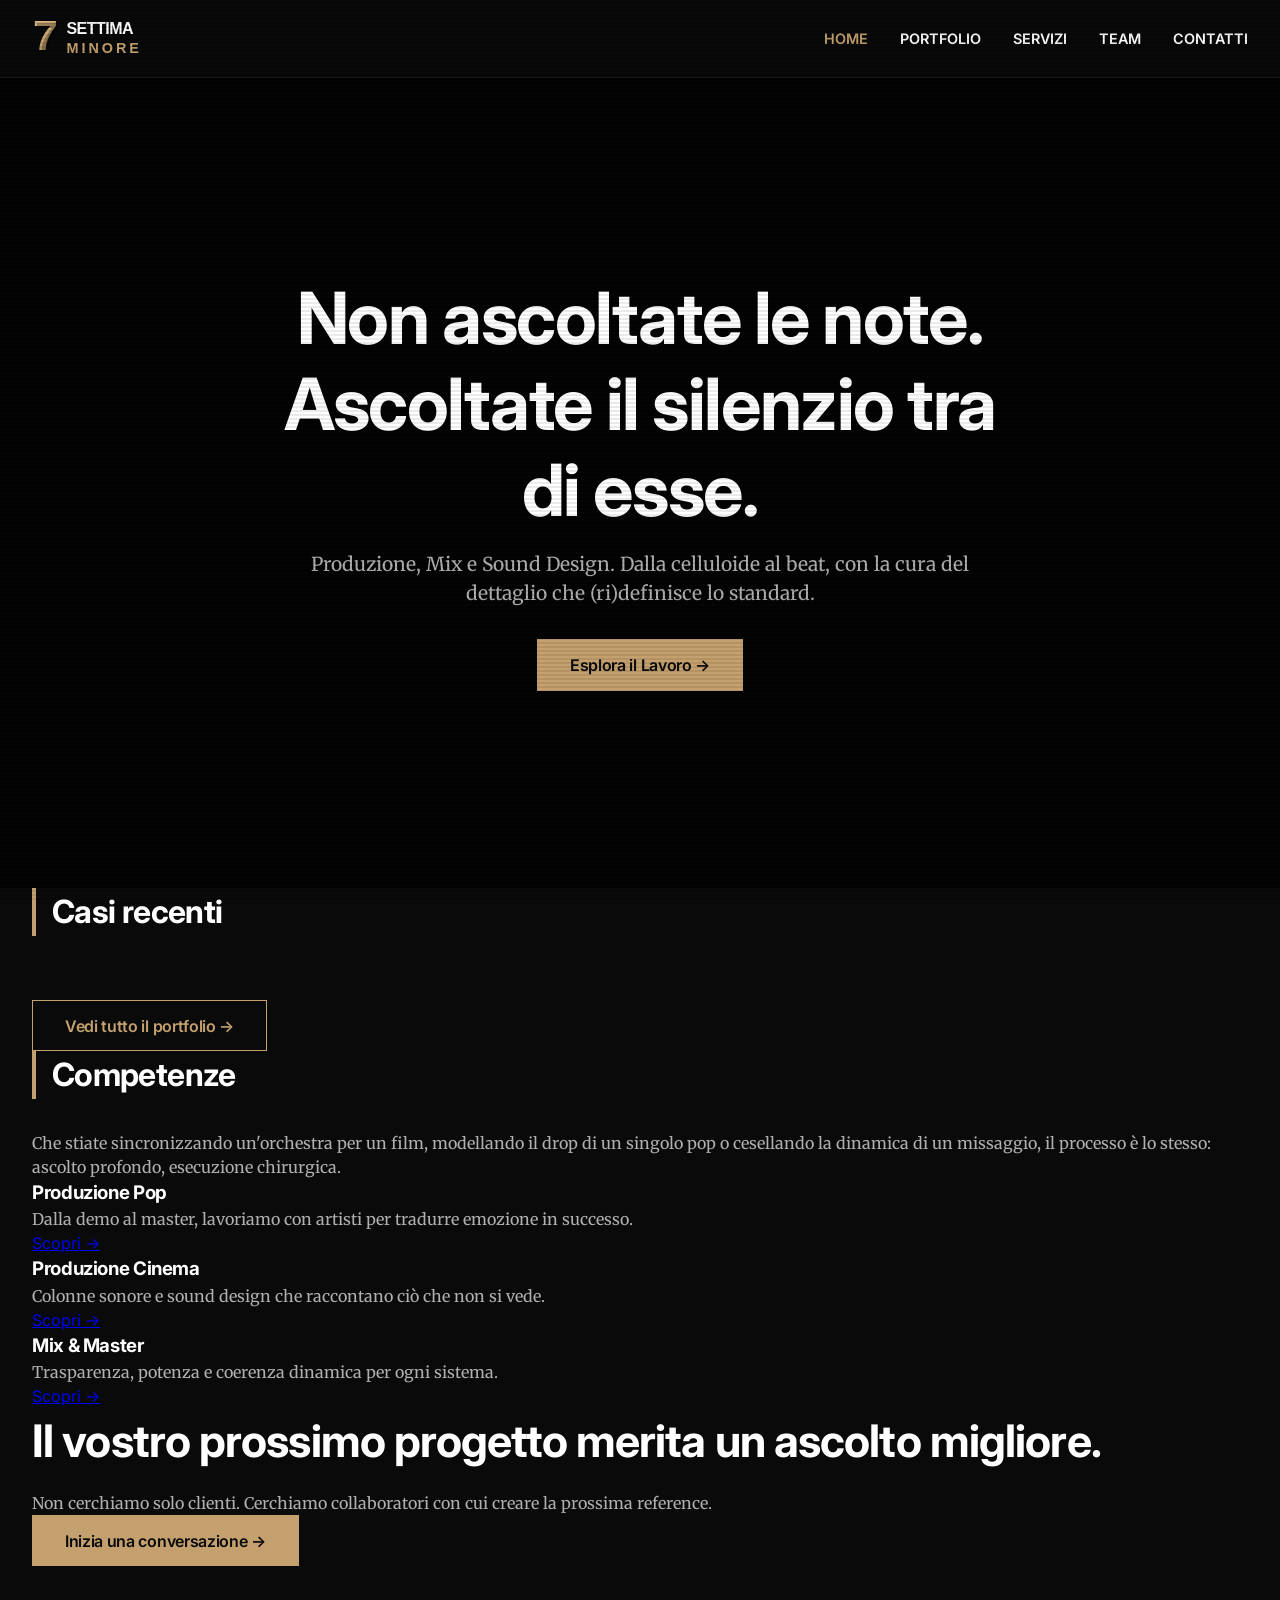
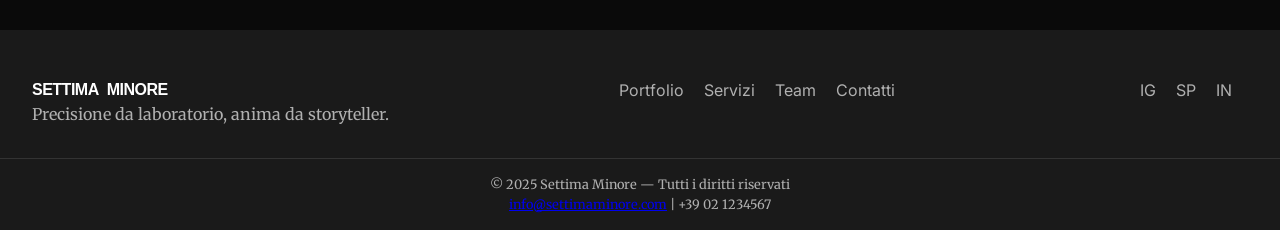
==== index.html @ 0fea6e1c "Update index.html" ====
<!DOCTYPE html>
<html lang="it">
<head>
    <meta charset="UTF-8">
    <meta name="viewport" content="width=device-width, initial-scale=1.0, viewport-fit=cover">
    <title>Settima Minore · Produzione e Sound Design</title>
    <meta name="description" content="Produzione Pop, Cinema, Mix&Master e Sample Packages. Uno studio audio che unisce precisione tecnica e anima narrativa.">
    <link rel="stylesheet" href="css/style.css">
    <link href="https://fonts.googleapis.com/css2?family=Inter:opsz,wght@14..32,300;400;600;700;800&family=Merriweather:ital,wght@0,400;0,700;1,400&display=swap" rel="stylesheet">
    <link rel="icon" type="image/svg+xml" href="data:image/svg+xml,%3Csvg xmlns='http://www.w3.org/2000/svg' viewBox='0 0 100 100'%3E%3Ctext x='20' y='75' font-size='70' fill='%23C3A06D' font-family='monospace'%3E7%3C/text%3E%3C/svg%3E">
</head>
<body>
    <div class="cursor-dot"></div>
    <div class="cursor-outline"></div>

    <header class="site-header">
        <div class="container header-flex">
            <a href="index.html" class="logo">
                <span class="logo-7">7</span>
                <div class="logo-text">
                    SETTIMA<br>
                    <span class="logo-minore">MINORE</span>
                </div>
            </a>
            <button class="menu-toggle" aria-label="Menu">☰</button>
            <nav class="main-nav">
                <ul>
                    <li><a href="index.html" class="active">HOME</a></li>
                    <li><a href="portfolio.html">PORTFOLIO</a></li>
                    <li><a href="servizi.html">SERVIZI</a></li>
                    <li><a href="team.html">TEAM</a></li>
                    <li><a href="contatti.html">CONTATTI</a></li>
                </ul>
            </nav>
        </div>
    </header>

    <main>
        <section class="hero">
            <div class="hero-media">
                <video autoplay muted loop playsinline poster="assets/images/hero-bg.jpg">
                    <source src="assets/video/hero-loop.mp4" type="video/mp4">
                </video>
                <div class="hero-overlay"></div>
            </div>
            <div class="hero-content container">
                <h1 class="hero-title">Non ascoltate le note. Ascoltate il silenzio tra di esse.</h1>
                <p class="hero-subtitle">Produzione, Mix e Sound Design. Dalla celluloide al beat, con la cura del dettaglio che (ri)definisce lo standard.</p>
                <a href="portfolio.html" class="btn-primary">Esplora il Lavoro →</a>
            </div>
        </section>

        <section class="highlights">
            <div class="container">
                <h2 class="section-title">Casi recenti</h2>
                <div class="highlights-grid" id="highlights-grid"></div>
                <div class="highlights-cta">
                    <a href="portfolio.html" class="btn-outline">Vedi tutto il portfolio →</a>
                </div>
            </div>
        </section>

        <section class="services-snapshot">
            <div class="container">
                <h2 class="section-title">Competenze</h2>
                <p class="section-subtitle">Che stiate sincronizzando un'orchestra per un film, modellando il drop di un singolo pop o cesellando la dinamica di un missaggio, il processo è lo stesso: ascolto profondo, esecuzione chirurgica.</p>
                <div class="snapshot-grid">
                    <div class="snapshot-card">
                        <h3>Produzione Pop</h3>
                        <p>Dalla demo al master, lavoriamo con artisti per tradurre emozione in successo.</p>
                        <a href="servizi.html#pop" class="card-link">Scopri →</a>
                    </div>
                    <div class="snapshot-card">
                        <h3>Produzione Cinema</h3>
                        <p>Colonne sonore e sound design che raccontano ciò che non si vede.</p>
                        <a href="servizi.html#cinema" class="card-link">Scopri →</a>
                    </div>
                    <div class="snapshot-card">
                        <h3>Mix & Master</h3>
                        <p>Trasparenza, potenza e coerenza dinamica per ogni sistema.</p>
                        <a href="servizi.html#mixmaster" class="card-link">Scopri →</a>
                    </div>
                </div>
            </div>
        </section>

        <section class="cta-final">
            <div class="container">
                <h2>Il vostro prossimo progetto merita un ascolto migliore.</h2>
                <p>Non cerchiamo solo clienti. Cerchiamo collaboratori con cui creare la prossima reference.</p>
                <a href="contatti.html" class="btn-primary">Inizia una conversazione →</a>
            </div>
        </section>
    </main>

    <footer class="site-footer">
        <div class="container footer-flex">
            <div class="footer-brand">
                <span class="logo">SETTIMA<span class="logo-accent">MINORE</span></span>
                <p>Precisione da laboratorio, anima da storyteller.</p>
            </div>
            <div class="footer-links">
                <a href="portfolio.html">Portfolio</a>
                <a href="servizi.html">Servizi</a>
                <a href="team.html">Team</a>
                <a href="contatti.html">Contatti</a>
            </div>
            <div class="footer-social">
                <a href="#" aria-label="Instagram">IG</a>
                <a href="#" aria-label="Spotify">SP</a>
                <a href="#" aria-label="LinkedIn">IN</a>
            </div>
        </div>
        <div class="footer-bottom container">
            <p>© 2025 Settima Minore — Tutti i diritti riservati</p>
            <p><a href="mailto:info@settimaminore.com">info@settimaminore.com</a> | +39 02 1234567</p>
        </div>
    </footer>

    <script src="js/main.js"></script>
    <script src="js/portfolio.js"></script>
</body>
</html>
---- css/style.css ----
/* RESET & BASE */
* {
    margin: 0;
    padding: 0;
    box-sizing: border-box;
}

body {
    background-color: #0A0A0A;
    color: #FFFFFF;
    font-family: 'Inter', sans-serif;
    font-weight: 400;
    line-height: 1.5;
    scroll-behavior: smooth;
    position: relative;
}
body::before {
    content: "";
    position: fixed;
    top: 0;
    left: 0;
    width: 100%;
    height: 100%;
    background: repeating-linear-gradient(0deg, rgba(0,0,0,0.05) 0px, rgba(0,0,0,0.05) 2px, transparent 2px, transparent 4px);
    pointer-events: none;
    z-index: 9998;
}
body::after {
    content: "";
    position: fixed;
    top: 0;
    left: 0;
    width: 100%;
    height: 100%;
    background: linear-gradient(to bottom, rgba(255,255,255,0) 50%, rgba(0,0,0,0.1) 50%);
    background-size: 100% 4px;
    pointer-events: none;
    z-index: 9999;
    opacity: 0.3;
}

.container {
    max-width: 1280px;
    margin: 0 auto;
    padding: 0 2rem;
}

/* TIPOGRAFIA */
h1, h2, h3, h4, .btn-primary, .btn-outline, .filter-btn {
    font-family: 'Inter', sans-serif;
    font-weight: 700;
    letter-spacing: -0.02em;
}
h1 {
    font-size: clamp(2.5rem, 8vw, 4.5rem);
    line-height: 1.2;
}
h2 {
    font-size: clamp(2rem, 5vw, 2.8rem);
    margin-bottom: 1rem;
}
.section-title {
    font-size: 2rem;
    margin-bottom: 2rem;
    border-left: 4px solid #C3A06D;
    padding-left: 1rem;
}
p, .service-claim, .team-role, .card-info p {
    font-family: 'Merriweather', serif;
    font-weight: 400;
    color: #B0B0B0;
}

/* HEADER STICKY */
.site-header {
    position: sticky;
    top: 0;
    background: rgba(10, 10, 10, 0.95);
    backdrop-filter: blur(8px);
    z-index: 1000;
    border-bottom: 1px solid rgba(255,255,255,0.05);
    padding: 1rem 0;
}
.header-flex {
    display: flex;
    justify-content: space-between;
    align-items: center;
}

/* LOGO ANNI '90 - VERSIONE ROBUSTA */
.logo {
    display: flex;
    align-items: center;
    gap: 0.5rem;
    text-decoration: none;
    font-family: 'Arial Black', 'Impact', 'Arial', sans-serif;
    font-weight: 900;
    letter-spacing: -0.5px;
}
.logo-7 {
    font-size: 2.8rem;
    background: linear-gradient(145deg, #E6C28F, #A88650);
    -webkit-background-clip: text;
    background-clip: text;
    color: transparent;
    text-shadow: 2px 2px 0px rgba(0,0,0,0.3);
    font-family: 'Courier New', 'Courier', monospace;
    font-weight: bold;
    line-height: 1;
}
.logo-text {
    font-family: 'Arial Black', 'Impact', 'Arial', sans-serif;
    font-size: 1rem;
    line-height: 1.2;
    text-transform: uppercase;
    font-weight: 900;
    color: white;
}
.logo-minore {
    color: #C3A06D;
    font-size: 0.9rem;
    letter-spacing: 3px;
}
.logo-footer {
    font-family: 'Arial Black', 'Impact', 'Arial', sans-serif;
    font-size: 1.2rem;
    font-weight: 900;
    color: #C3A06D;
    letter-spacing: 2px;
}
.logo:hover .logo-7 {
    animation: glitch 0.3s infinite;
}
@keyframes glitch {
    0% { transform: translate(0); text-shadow: -2px 0 red, 2px 0 blue; opacity: 1; }
    20% { transform: translate(-1px, 1px); text-shadow: 1px -1px cyan, -1px 1px magenta; }
    40% { transform: translate(1px, -1px); }
    60% { transform: translate(-1px, 0); }
    80% { transform: translate(1px, 1px); }
    100% { transform: translate(0); text-shadow: none; }
}

.main-nav ul {
    display: flex;
    gap: 2rem;
    list-style: none;
}
.main-nav a {
    color: white;
    text-decoration: none;
    font-weight: 600;
    font-size: 0.9rem;
    transition: color 0.2s;
}
.main-nav a:hover, .main-nav a.active {
    color: #C3A06D;
}
.menu-toggle {
    display: none;
    background: none;
    border: none;
    color: white;
    font-size: 1.8rem;
    cursor: pointer;
}

/* HERO */
.hero {
    position: relative;
    height: 90vh;
    min-height: 600px;
    display: flex;
    align-items: center;
    justify-content: center;
    text-align: center;
}
.hero-media {
    position: absolute;
    top: 0;
    left: 0;
    width: 100%;
    height: 100%;
    overflow: hidden;
    z-index: -1;
}
.hero-media video, .hero-media img {
    width: 100%;
    height: 100%;
    object-fit: cover;
}
.hero-overlay {
    position: absolute;
    top: 0;
    left: 0;
    width: 100%;
    height: 100%;
    background: rgba(0,0,0,0.6);
}
.hero-content {
    position: relative;
    z-index: 2;
    max-width: 800px;
}
.hero-title {
    margin-bottom: 1rem;
}
.hero-subtitle {
    font-size: 1.2rem;
    margin-bottom: 2rem;
}

/* BOTTONI */
.btn-primary, .btn-outline {
    display: inline-block;
    padding: 0.8rem 2rem;
    text-decoration: none;
    font-weight: 600;
    transition: all 0.3s ease;
    border: 1px solid transparent;
}
.btn-primary {
    background-color: #C3A06D;
    color: #0A0A0A;
}
.btn-primary:hover {
    background-color: #a88650;
    transform: scale(1.02);
}
.btn-outline {
    border-color: #C3A06D;
    color: #C3A06D;
    background: transparent;
}
.btn-outline:hover {
    background: #C3A06D;
    color: #0A0A0A;
}

/* PORTFOLIO GRID */
.highlights-grid, .portfolio-grid {
    display: grid;
    grid-template-columns: repeat(auto-fill, minmax(300px, 1fr));
    gap: 2rem;
    margin: 2rem 0;
}
.portfolio-card {
    cursor: pointer;
    transition: transform 0.2s;
}
.portfolio-card:hover {
    transform: translateY(-5px);
}
.card-media {
    position: relative;
    overflow: hidden;
    aspect-ratio: 16/9;
}
.card-media img {
    width: 100%;
    height: 100%;
    object-fit: cover;
    transition: transform 0.4s;
}
.portfolio-card:hover .card-media img {
    transform: scale(1.03);
}
.card-overlay {
    position: absolute;
    top: 0;
    left: 0;
    width: 100%;
    height: 100%;
    background: rgba(195, 160, 109, 0.1);
    display: flex;
    align-items: center;
    justify-content: center;
    opacity: 0;
    transition: opacity 0.3s;
}
.portfolio-card:hover .card-overlay {
    opacity: 1;
}
.preview-hint {
    background: rgba(0,0,0,0.7);
    padding: 0.5rem 1rem;
    border-radius: 30px;
    font-size: 0.8rem;
    color: #C3A06D;
    font-family: monospace;
}
.card-info {
    margin-top: 1rem;
}
.card-info h3 {
    font-size: 1.2rem;
}
.card-info p {
    font-size: 0.9rem;
}

/* FILTER BUTTONS */
.filter-buttons {
    display: flex;
    justify-content: center;
    gap: 1rem;
    margin-bottom: 2rem;
    flex-wrap: wrap;
}
.filter-btn {
    background: none;
    border: none;
    color: #B0B0B0;
    font-size: 0.9rem;
    cursor: pointer;
    padding: 0.5rem 1rem;
    transition: 0.2s;
}
.filter-btn.active, .filter-btn:hover {
    color: #C3A06D;
    border-bottom: 2px solid #C3A06D;
}

/* SERVIZI E TEAM */
.service-block {
    padding: 5rem 0;
    border-bottom: 1px solid rgba(255,255,255,0.05);
}
.service-claim {
    font-size: 1.3rem;
    font-style: italic;
    margin-bottom: 1rem;
}
.team-grid {
    display: grid;
    grid-template-columns: repeat(auto-fit, minmax(280px, 1fr));
    gap: 3rem;
    margin: 3rem auto;
}
.team-card img {
    width: 100%;
    aspect-ratio: 1/1;
    object-fit: cover;
    filter: grayscale(0.2);
    transition: filter 0.3s;
}
.team-card:hover img {
    filter: grayscale(0);
}
.team-role {
    font-size: 0.8rem;
    text-transform: uppercase;
    letter-spacing: 1px;
    margin: 0.5rem 0;
}

/* CONTATTI */
.contact-grid {
    display: grid;
    grid-template-columns: 1fr 1fr;
    gap: 3rem;
    margin: 3rem 0;
}
.contact-form input, .contact-form select, .contact-form textarea {
    width: 100%;
    padding: 1rem;
    margin-bottom: 1rem;
    background: #1A1A1A;
    border: 1px solid #333;
    color: white;
    font-family: inherit;
}
.contact-form button {
    width: 100%;
}
.contact-info a {
    color: #C3A06D;
    text-decoration: none;
}

/* MODALE */
.modal {
    display: none;
    position: fixed;
    top: 0;
    left: 0;
    width: 100%;
    height: 100%;
    background: rgba(0,0,0,0.9);
    z-index: 2000;
    justify-content: center;
    align-items: center;
}
.modal-content {
    background: #0A0A0A;
    max-width: 900px;
    width: 90%;
    border-radius: 8px;
    overflow: hidden;
    position: relative;
}
.modal-close {
    position: absolute;
    top: 1rem;
    right: 1.5rem;
    font-size: 2rem;
    cursor: pointer;
    color: white;
    z-index: 10;
}
.modal-body {
    display: grid;
    grid-template-columns: 1fr 1fr;
    gap: 1rem;
    padding: 1.5rem;
}
.modal-media video, .modal-media audio {
    width: 100%;
}
@media (max-width: 768px) {
    .modal-body {
        grid-template-columns: 1fr;
    }
    .menu-toggle {
        display: block;
    }
    .main-nav {
        display: none;
        position: absolute;
        top: 100%;
        left: 0;
        width: 100%;
        background: #0A0A0A;
        padding: 1rem;
    }
    .main-nav.active {
        display: block;
    }
    .main-nav ul {
        flex-direction: column;
        align-items: center;
        gap: 1rem;
    }
    .contact-grid {
        grid-template-columns: 1fr;
    }
}

/* FOOTER */
.site-footer {
    background: #1A1A1A;
    padding: 3rem 0 1rem;
    margin-top: 4rem;
}
.footer-flex {
    display: flex;
    justify-content: space-between;
    flex-wrap: wrap;
    gap: 2rem;
}
.footer-links a, .footer-social a {
    color: #B0B0B0;
    text-decoration: none;
    margin-right: 1rem;
}
.footer-bottom {
    text-align: center;
    margin-top: 2rem;
    padding-top: 1rem;
    border-top: 1px solid #333;
    font-size: 0.8rem;
}

/* CURSOR PERSONALIZZATO */
@media (min-width: 1024px) {
    .cursor-dot, .cursor-outline {
        pointer-events: none;
        position: fixed;
        top: 0;
        left: 0;
        z-index: 9999;
        border-radius: 50%;
        opacity: 0;
        transition: opacity 0.2s;
    }
    .cursor-dot {
        width: 6px;
        height: 6px;
        background: #C3A06D;
    }
    .cursor-outline {
        width: 30px;
        height: 30px;
        border: 1px solid rgba(195,160,109,0.5);
        transition: transform 0.1s, width 0.2s, height 0.2s;
    }
    body:hover .cursor-dot, body:hover .cursor-outline {
        opacity: 1;
    }
}
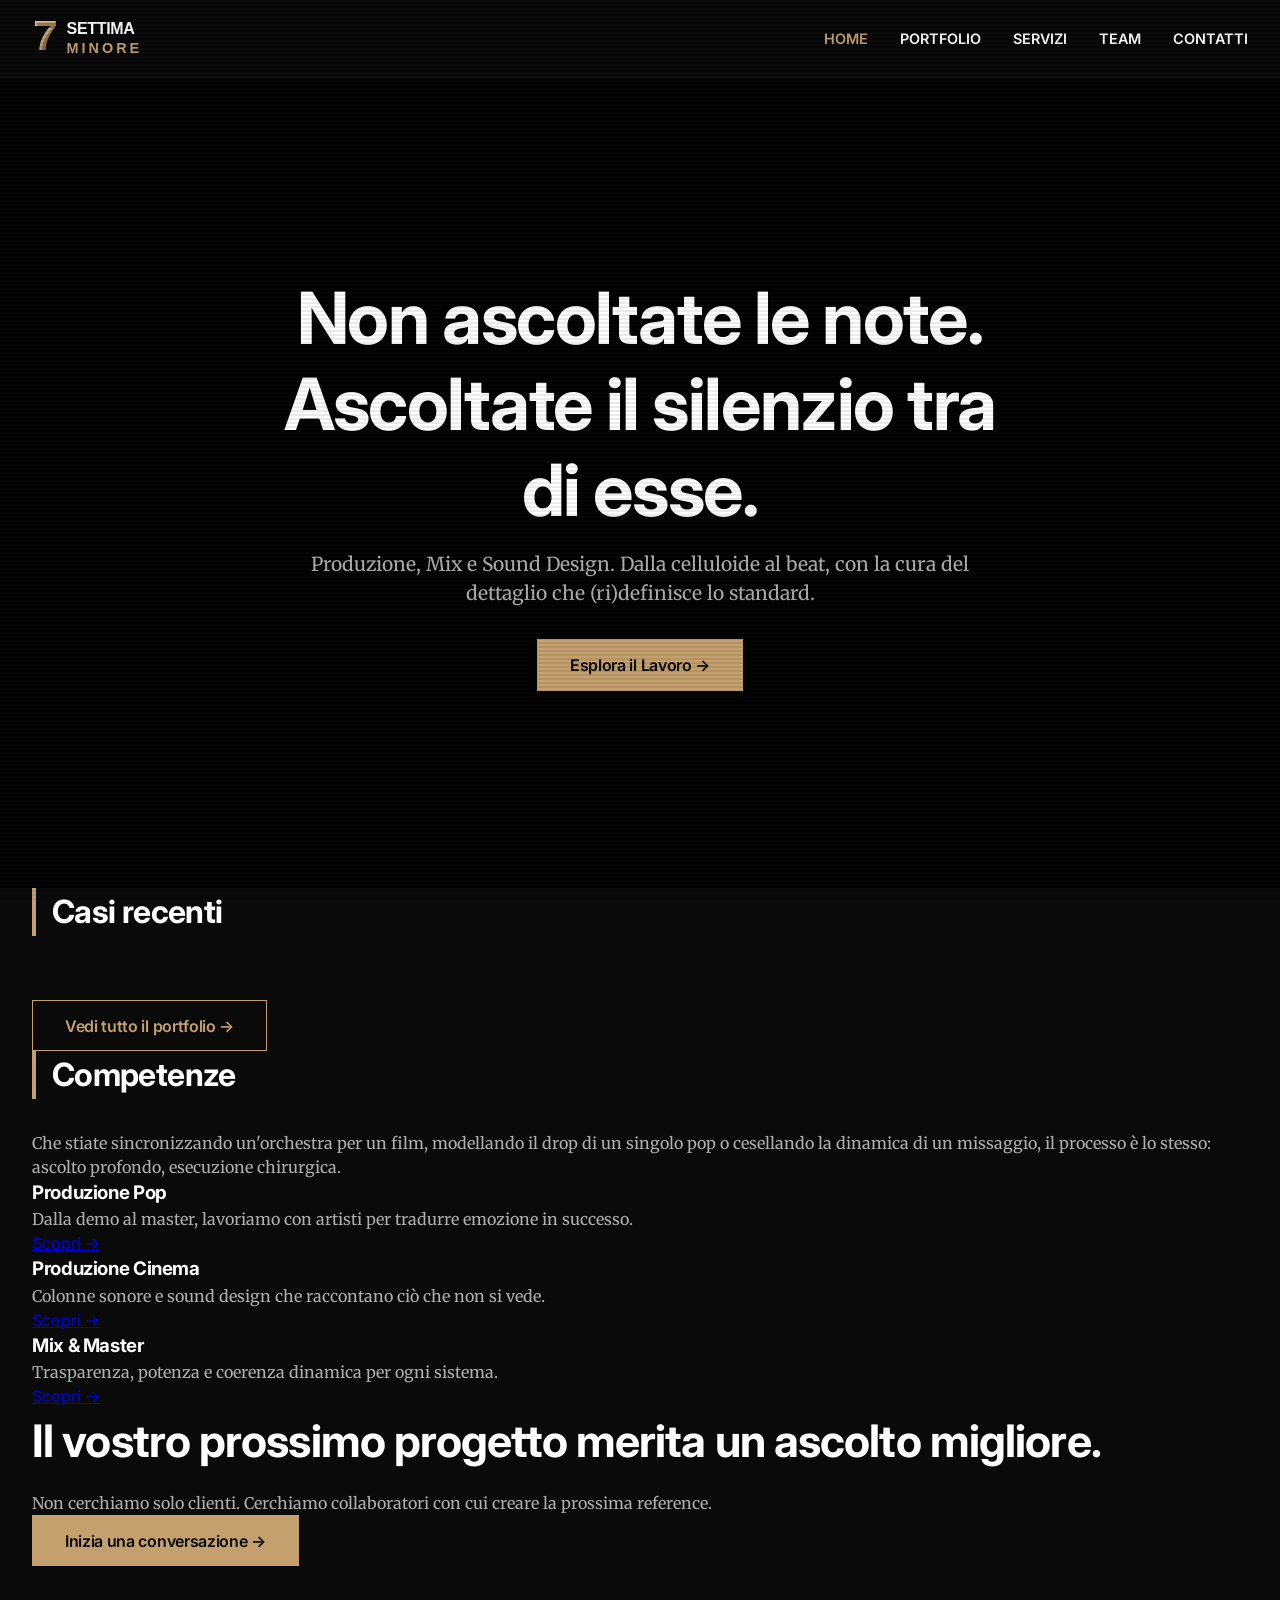
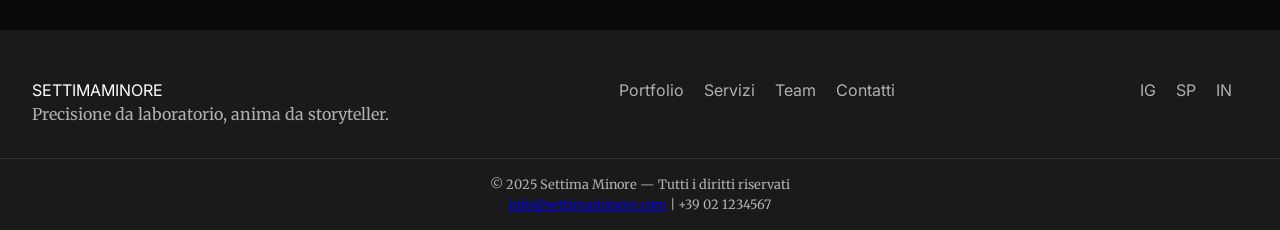
==== commit c5b7810e: "Update index.html" ====
--- a/index.html
+++ b/index.html
@@ -68,17 +68,17 @@
                     <div class="snapshot-card">
                         <h3>Produzione Pop</h3>
                         <p>Dalla demo al master, lavoriamo con artisti per tradurre emozione in successo.</p>
-                        <a href="servizi.html#pop" class="card-link">Scopri →</a>
+                        <a href="servizi.html#pop" class="btn-small">Scopri →</a>
                     </div>
                     <div class="snapshot-card">
                         <h3>Produzione Cinema</h3>
                         <p>Colonne sonore e sound design che raccontano ciò che non si vede.</p>
-                        <a href="servizi.html#cinema" class="card-link">Scopri →</a>
+                        <a href="servizi.html#cinema" class="btn-small">Scopri →</a>
                     </div>
                     <div class="snapshot-card">
                         <h3>Mix & Master</h3>
                         <p>Trasparenza, potenza e coerenza dinamica per ogni sistema.</p>
-                        <a href="servizi.html#mixmaster" class="card-link">Scopri →</a>
+                        <a href="servizi.html#mixmaster" class="btn-small">Scopri →</a>
                     </div>
                 </div>
             </div>
@@ -96,7 +96,7 @@
     <footer class="site-footer">
         <div class="container footer-flex">
             <div class="footer-brand">
-                <span class="logo">SETTIMA<span class="logo-accent">MINORE</span></span>
+                <span class="logo-footer">SETTIMA<span class="logo-accent">MINORE</span></span>
                 <p>Precisione da laboratorio, anima da storyteller.</p>
             </div>
             <div class="footer-links">
--- a/css/style.css
+++ b/css/style.css
@@ -45,8 +45,7 @@
     padding: 0 2rem;
 }
 
-/* TIPOGRAFIA */
-h1, h2, h3, h4, .btn-primary, .btn-outline, .filter-btn {
+h1, h2, h3, h4, .logo, .btn-primary, .btn-outline, .filter-btn {
     font-family: 'Inter', sans-serif;
     font-weight: 700;
     letter-spacing: -0.02em;
@@ -71,7 +70,6 @@
     color: #B0B0B0;
 }
 
-/* HEADER STICKY */
 .site-header {
     position: sticky;
     top: 0;
@@ -87,15 +85,12 @@
     align-items: center;
 }
 
-/* LOGO ANNI '90 - VERSIONE ROBUSTA */
+/* LOGO DEFINITIVO */
 .logo {
     display: flex;
     align-items: center;
     gap: 0.5rem;
     text-decoration: none;
-    font-family: 'Arial Black', 'Impact', 'Arial', sans-serif;
-    font-weight: 900;
-    letter-spacing: -0.5px;
 }
 .logo-7 {
     font-size: 2.8rem;
@@ -121,19 +116,12 @@
     font-size: 0.9rem;
     letter-spacing: 3px;
 }
-.logo-footer {
-    font-family: 'Arial Black', 'Impact', 'Arial', sans-serif;
-    font-size: 1.2rem;
-    font-weight: 900;
-    color: #C3A06D;
-    letter-spacing: 2px;
-}
 .logo:hover .logo-7 {
     animation: glitch 0.3s infinite;
 }
 @keyframes glitch {
-    0% { transform: translate(0); text-shadow: -2px 0 red, 2px 0 blue; opacity: 1; }
-    20% { transform: translate(-1px, 1px); text-shadow: 1px -1px cyan, -1px 1px magenta; }
+    0% { transform: translate(0); text-shadow: -2px 0 red, 2px 0 blue; }
+    20% { transform: translate(-1px, 1px); }
     40% { transform: translate(1px, -1px); }
     60% { transform: translate(-1px, 0); }
     80% { transform: translate(1px, 1px); }
@@ -164,7 +152,6 @@
     cursor: pointer;
 }
 
-/* HERO */
 .hero {
     position: relative;
     height: 90vh;
@@ -209,7 +196,6 @@
     margin-bottom: 2rem;
 }
 
-/* BOTTONI */
 .btn-primary, .btn-outline {
     display: inline-block;
     padding: 0.8rem 2rem;
@@ -236,7 +222,6 @@
     color: #0A0A0A;
 }
 
-/* PORTFOLIO GRID */
 .highlights-grid, .portfolio-grid {
     display: grid;
     grid-template-columns: repeat(auto-fill, minmax(300px, 1fr));
@@ -298,7 +283,6 @@
     font-size: 0.9rem;
 }
 
-/* FILTER BUTTONS */
 .filter-buttons {
     display: flex;
     justify-content: center;
@@ -320,7 +304,6 @@
     border-bottom: 2px solid #C3A06D;
 }
 
-/* SERVIZI E TEAM */
 .service-block {
     padding: 5rem 0;
     border-bottom: 1px solid rgba(255,255,255,0.05);
@@ -353,7 +336,6 @@
     margin: 0.5rem 0;
 }
 
-/* CONTATTI */
 .contact-grid {
     display: grid;
     grid-template-columns: 1fr 1fr;
@@ -377,7 +359,6 @@
     text-decoration: none;
 }
 
-/* MODALE */
 .modal {
     display: none;
     position: fixed;
@@ -445,7 +426,6 @@
     }
 }
 
-/* FOOTER */
 .site-footer {
     background: #1A1A1A;
     padding: 3rem 0 1rem;
@@ -470,7 +450,6 @@
     font-size: 0.8rem;
 }
 
-/* CURSOR PERSONALIZZATO */
 @media (min-width: 1024px) {
     .cursor-dot, .cursor-outline {
         pointer-events: none;
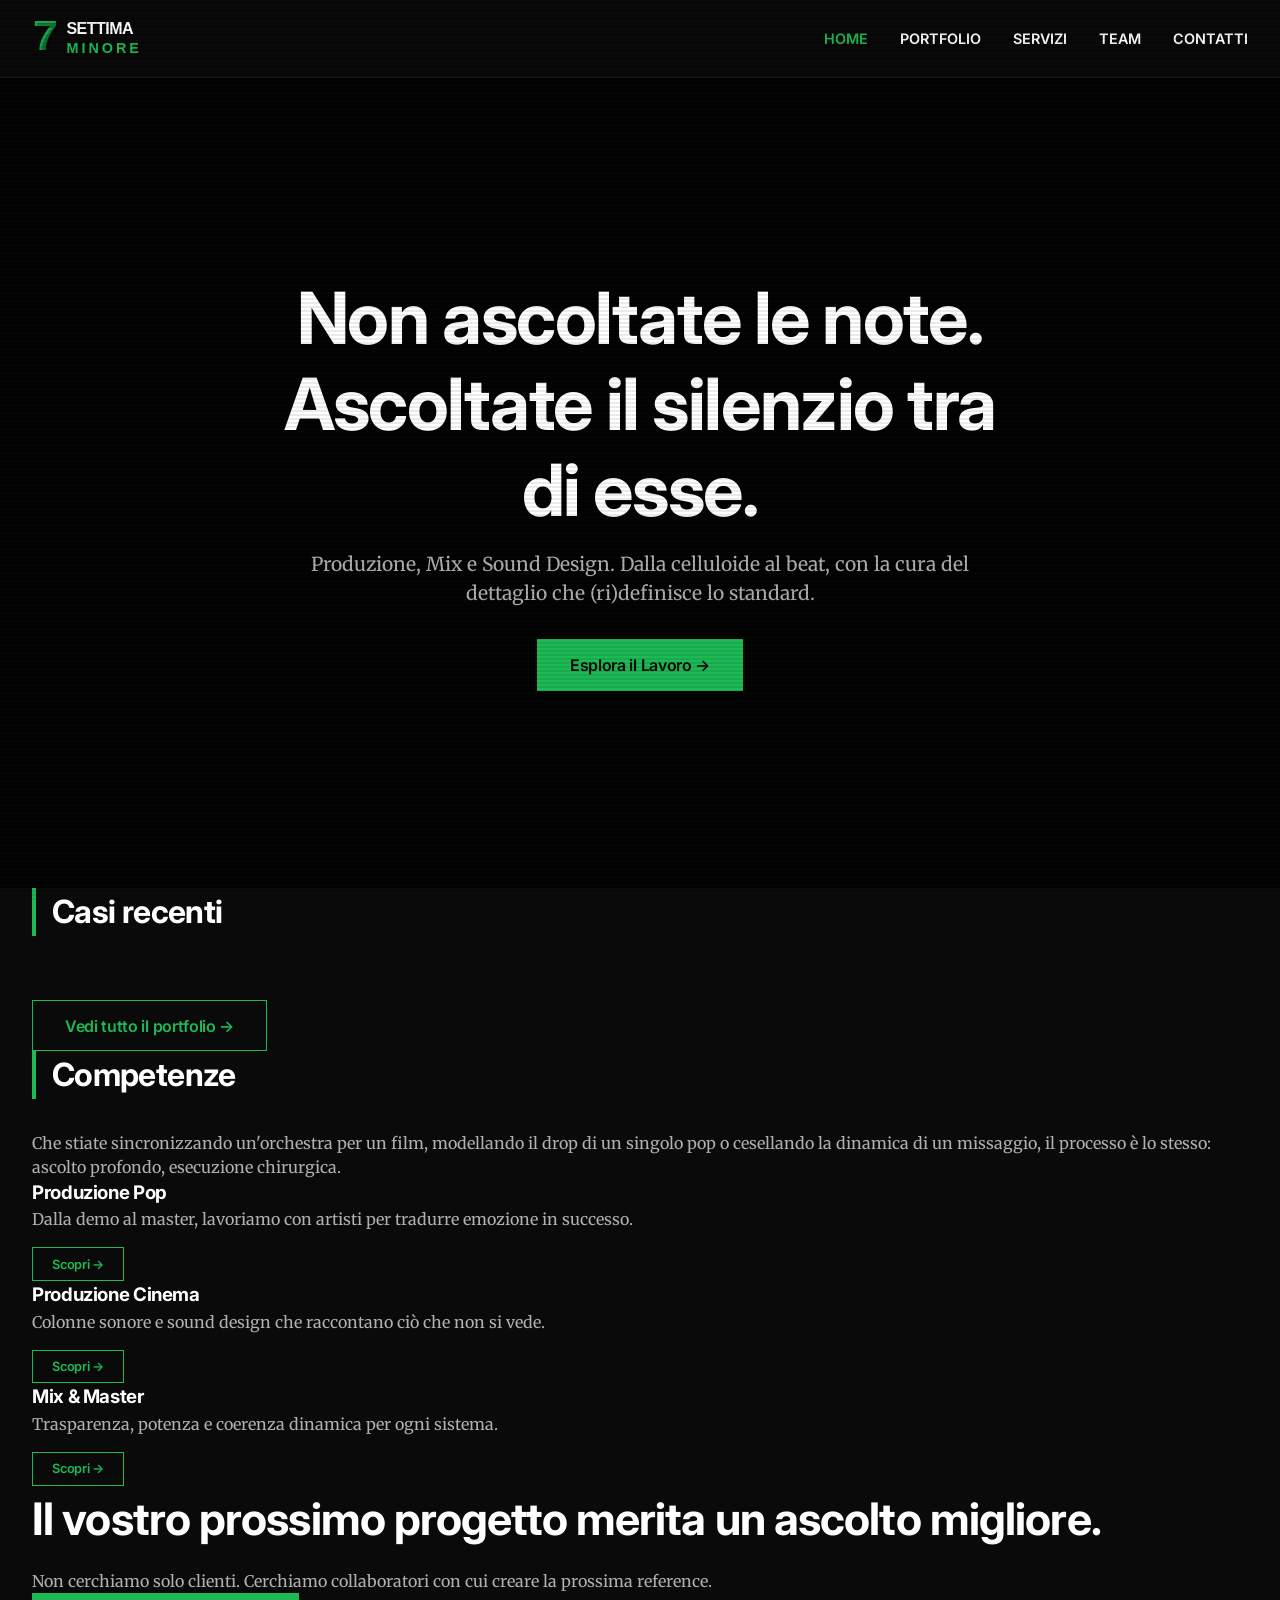
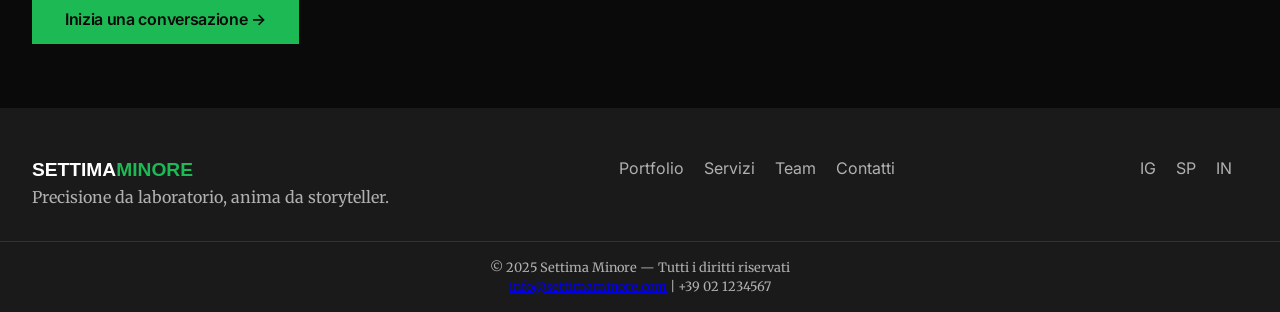
==== commit 375e7fae: "Update index.html" ====
--- a/index.html
+++ b/index.html
@@ -7,7 +7,7 @@
     <meta name="description" content="Produzione Pop, Cinema, Mix&Master e Sample Packages. Uno studio audio che unisce precisione tecnica e anima narrativa.">
     <link rel="stylesheet" href="css/style.css">
     <link href="https://fonts.googleapis.com/css2?family=Inter:opsz,wght@14..32,300;400;600;700;800&family=Merriweather:ital,wght@0,400;0,700;1,400&display=swap" rel="stylesheet">
-    <link rel="icon" type="image/svg+xml" href="data:image/svg+xml,%3Csvg xmlns='http://www.w3.org/2000/svg' viewBox='0 0 100 100'%3E%3Ctext x='20' y='75' font-size='70' fill='%23C3A06D' font-family='monospace'%3E7%3C/text%3E%3C/svg%3E">
+    <link rel="icon" type="image/svg+xml" href="data:image/svg+xml,%3Csvg xmlns='http://www.w3.org/2000/svg' viewBox='0 0 100 100'%3E%3Ctext x='20' y='75' font-size='70' fill='%231DB954' font-family='monospace'%3E7%3C/text%3E%3C/svg%3E">
 </head>
 <body>
     <div class="cursor-dot"></div>
--- a/css/style.css
+++ b/css/style.css
@@ -14,6 +14,7 @@
     scroll-behavior: smooth;
     position: relative;
 }
+/* Effetto "rumore" VHS anni 90 */
 body::before {
     content: "";
     position: fixed;
@@ -25,6 +26,7 @@
     pointer-events: none;
     z-index: 9998;
 }
+/* Effetto scanline */
 body::after {
     content: "";
     position: fixed;
@@ -45,7 +47,8 @@
     padding: 0 2rem;
 }
 
-h1, h2, h3, h4, .logo, .btn-primary, .btn-outline, .filter-btn {
+/* TIPOGRAFIA */
+h1, h2, h3, h4, .logo, .btn-primary, .btn-outline, .filter-btn, .btn-small {
     font-family: 'Inter', sans-serif;
     font-weight: 700;
     letter-spacing: -0.02em;
@@ -61,7 +64,7 @@
 .section-title {
     font-size: 2rem;
     margin-bottom: 2rem;
-    border-left: 4px solid #C3A06D;
+    border-left: 4px solid #1DB954;
     padding-left: 1rem;
 }
 p, .service-claim, .team-role, .card-info p {
@@ -70,6 +73,7 @@
     color: #B0B0B0;
 }
 
+/* HEADER STICKY */
 .site-header {
     position: sticky;
     top: 0;
@@ -85,16 +89,20 @@
     align-items: center;
 }
 
-/* LOGO DEFINITIVO */
+/* LOGO ANNI '90 - versione verde */
 .logo {
     display: flex;
     align-items: center;
     gap: 0.5rem;
     text-decoration: none;
+    font-family: 'Arial Black', 'Impact', 'Arial', sans-serif;
+    font-weight: 900;
+    letter-spacing: -0.5px;
 }
 .logo-7 {
     font-size: 2.8rem;
-    background: linear-gradient(145deg, #E6C28F, #A88650);
+    background: #1DB954;
+    background: linear-gradient(145deg, #1DB954, #0e8e3e);
     -webkit-background-clip: text;
     background-clip: text;
     color: transparent;
@@ -112,7 +120,7 @@
     color: white;
 }
 .logo-minore {
-    color: #C3A06D;
+    color: #1DB954;
     font-size: 0.9rem;
     letter-spacing: 3px;
 }
@@ -120,8 +128,8 @@
     animation: glitch 0.3s infinite;
 }
 @keyframes glitch {
-    0% { transform: translate(0); text-shadow: -2px 0 red, 2px 0 blue; }
-    20% { transform: translate(-1px, 1px); }
+    0% { transform: translate(0); text-shadow: -2px 0 red, 2px 0 blue; opacity: 1; }
+    20% { transform: translate(-1px, 1px); text-shadow: 1px -1px cyan, -1px 1px magenta; }
     40% { transform: translate(1px, -1px); }
     60% { transform: translate(-1px, 0); }
     80% { transform: translate(1px, 1px); }
@@ -141,7 +149,7 @@
     transition: color 0.2s;
 }
 .main-nav a:hover, .main-nav a.active {
-    color: #C3A06D;
+    color: #1DB954;
 }
 .menu-toggle {
     display: none;
@@ -152,6 +160,7 @@
     cursor: pointer;
 }
 
+/* HERO */
 .hero {
     position: relative;
     height: 90vh;
@@ -196,32 +205,47 @@
     margin-bottom: 2rem;
 }
 
-.btn-primary, .btn-outline {
+/* BOTTONI - versione verde */
+.btn-primary, .btn-outline, .btn-small {
     display: inline-block;
     padding: 0.8rem 2rem;
     text-decoration: none;
     font-weight: 600;
     transition: all 0.3s ease;
     border: 1px solid transparent;
+    cursor: pointer;
 }
 .btn-primary {
-    background-color: #C3A06D;
+    background-color: #1DB954;
     color: #0A0A0A;
 }
 .btn-primary:hover {
-    background-color: #a88650;
+    background-color: #0e8e3e;
     transform: scale(1.02);
 }
 .btn-outline {
-    border-color: #C3A06D;
-    color: #C3A06D;
+    border-color: #1DB954;
+    color: #1DB954;
     background: transparent;
 }
 .btn-outline:hover {
-    background: #C3A06D;
+    background: #1DB954;
     color: #0A0A0A;
 }
-
+.btn-small {
+    padding: 0.4rem 1.2rem;
+    font-size: 0.8rem;
+    border-color: #1DB954;
+    color: #1DB954;
+    background: transparent;
+    margin-top: 1rem;
+}
+.btn-small:hover {
+    background: #1DB954;
+    color: #0A0A0A;
+}
+
+/* PORTFOLIO GRID */
 .highlights-grid, .portfolio-grid {
     display: grid;
     grid-template-columns: repeat(auto-fill, minmax(300px, 1fr));
@@ -255,7 +279,7 @@
     left: 0;
     width: 100%;
     height: 100%;
-    background: rgba(195, 160, 109, 0.1);
+    background: rgba(29, 185, 84, 0.1);
     display: flex;
     align-items: center;
     justify-content: center;
@@ -270,7 +294,7 @@
     padding: 0.5rem 1rem;
     border-radius: 30px;
     font-size: 0.8rem;
-    color: #C3A06D;
+    color: #1DB954;
     font-family: monospace;
 }
 .card-info {
@@ -283,6 +307,7 @@
     font-size: 0.9rem;
 }
 
+/* FILTER BUTTONS */
 .filter-buttons {
     display: flex;
     justify-content: center;
@@ -300,10 +325,11 @@
     transition: 0.2s;
 }
 .filter-btn.active, .filter-btn:hover {
-    color: #C3A06D;
-    border-bottom: 2px solid #C3A06D;
-}
-
+    color: #1DB954;
+    border-bottom: 2px solid #1DB954;
+}
+
+/* SERVIZI E TEAM */
 .service-block {
     padding: 5rem 0;
     border-bottom: 1px solid rgba(255,255,255,0.05);
@@ -336,6 +362,7 @@
     margin: 0.5rem 0;
 }
 
+/* CONTATTI */
 .contact-grid {
     display: grid;
     grid-template-columns: 1fr 1fr;
@@ -355,10 +382,11 @@
     width: 100%;
 }
 .contact-info a {
-    color: #C3A06D;
+    color: #1DB954;
     text-decoration: none;
 }
 
+/* MODALE */
 .modal {
     display: none;
     position: fixed;
@@ -426,6 +454,7 @@
     }
 }
 
+/* FOOTER */
 .site-footer {
     background: #1A1A1A;
     padding: 3rem 0 1rem;
@@ -449,7 +478,16 @@
     border-top: 1px solid #333;
     font-size: 0.8rem;
 }
-
+.logo-footer {
+    font-family: 'Arial Black', 'Impact', sans-serif;
+    font-weight: 900;
+    font-size: 1.2rem;
+}
+.logo-accent {
+    color: #1DB954;
+}
+
+/* CURSOR PERSONALIZZATO */
 @media (min-width: 1024px) {
     .cursor-dot, .cursor-outline {
         pointer-events: none;
@@ -464,12 +502,12 @@
     .cursor-dot {
         width: 6px;
         height: 6px;
-        background: #C3A06D;
+        background: #1DB954;
     }
     .cursor-outline {
         width: 30px;
         height: 30px;
-        border: 1px solid rgba(195,160,109,0.5);
+        border: 1px solid rgba(29,185,84,0.5);
         transition: transform 0.1s, width 0.2s, height 0.2s;
     }
     body:hover .cursor-dot, body:hover .cursor-outline {
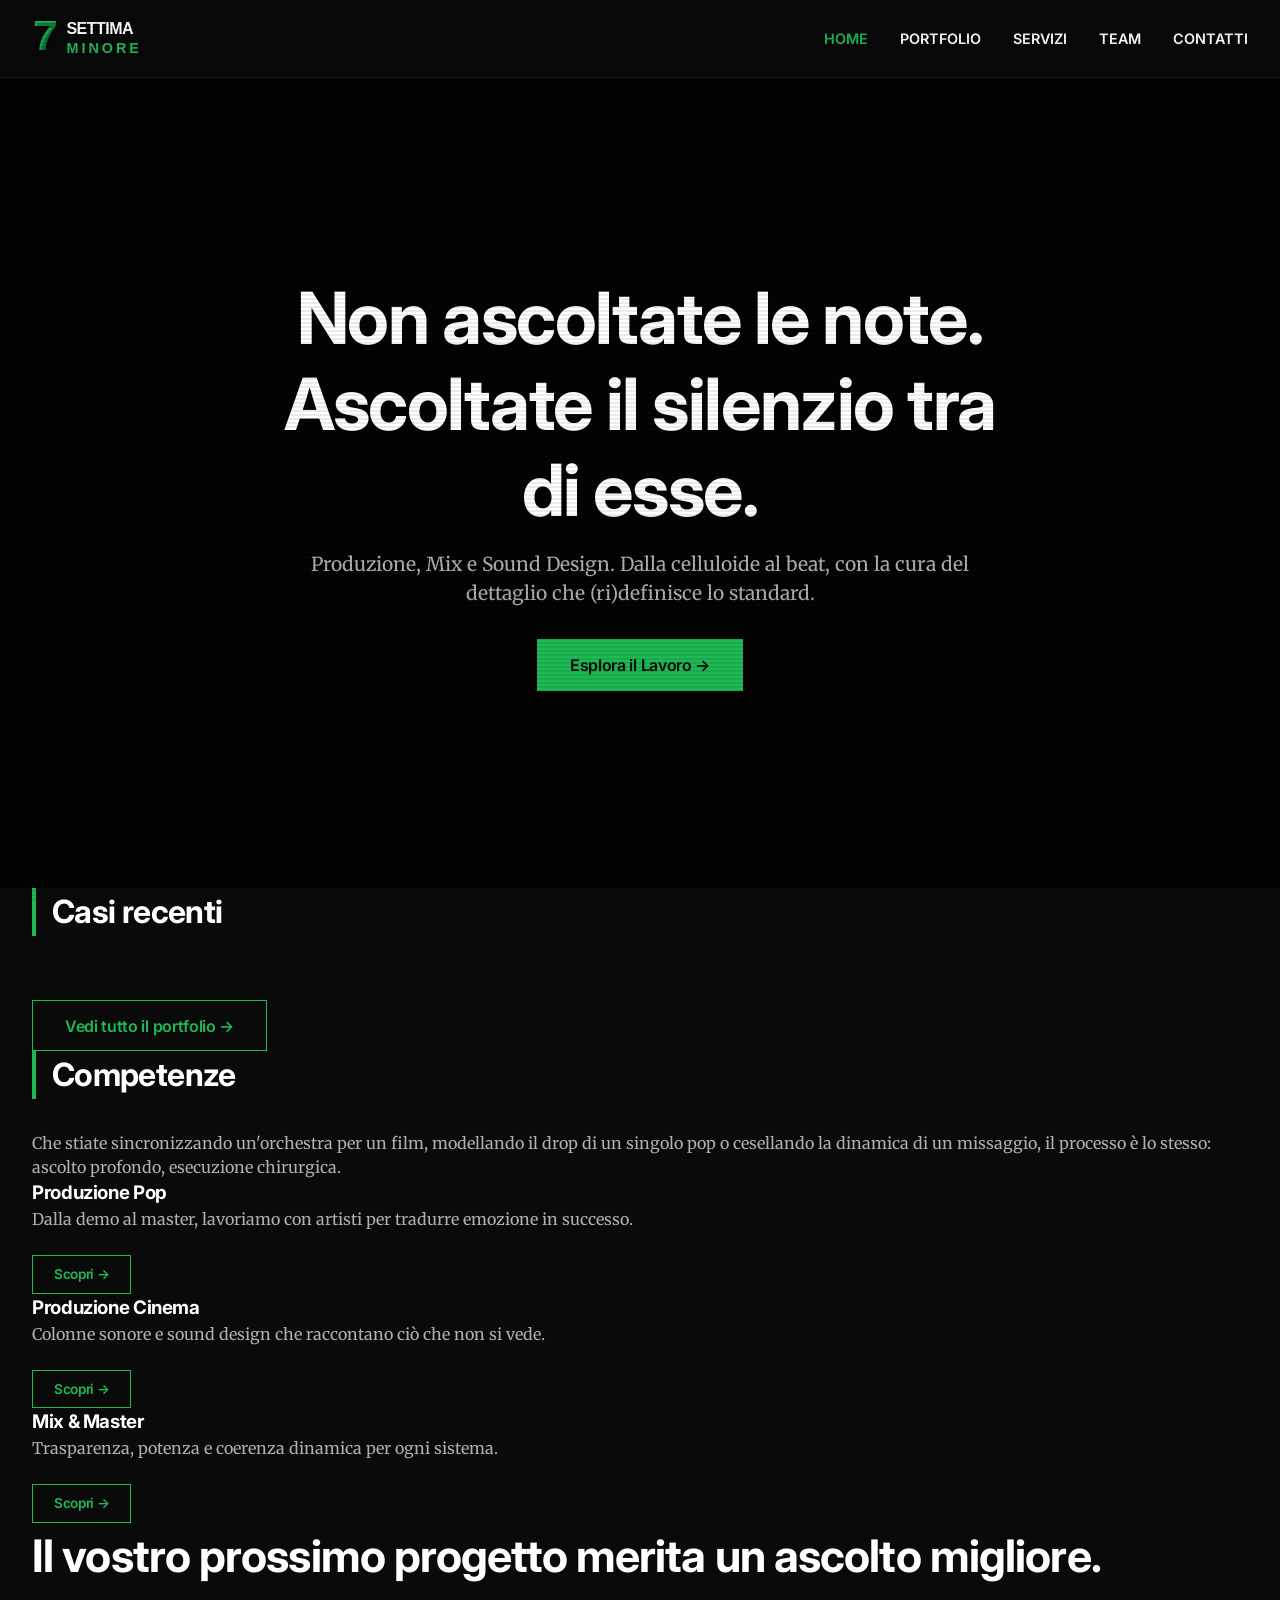
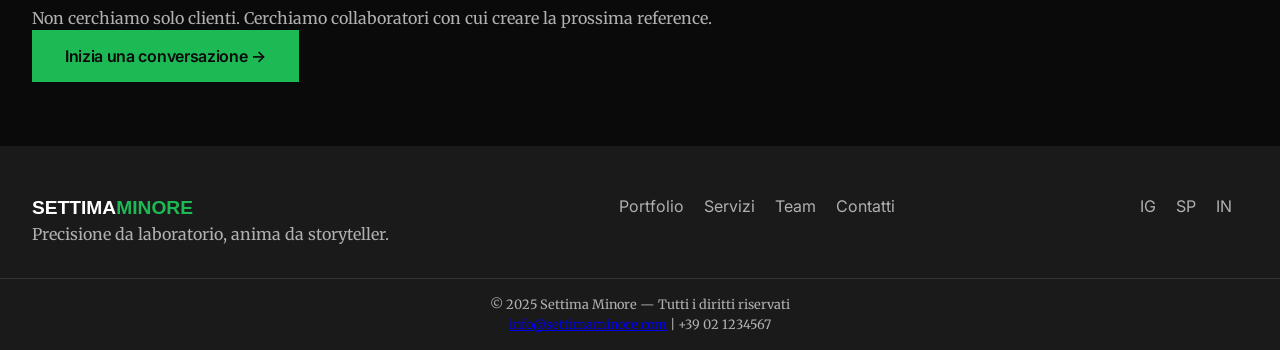
==== commit 45e94b28: "Update index.html" ====
--- a/index.html
+++ b/index.html
@@ -4,9 +4,9 @@
     <meta charset="UTF-8">
     <meta name="viewport" content="width=device-width, initial-scale=1.0, viewport-fit=cover">
     <title>Settima Minore · Produzione e Sound Design</title>
-    <meta name="description" content="Produzione Pop, Cinema, Mix&Master e Sample Packages. Uno studio audio che unisce precisione tecnica e anima narrativa.">
+    <meta name="description" content="Produzione Pop, Cinema, Mix&Master e Sample Packages.">
     <link rel="stylesheet" href="css/style.css">
-    <link href="https://fonts.googleapis.com/css2?family=Inter:opsz,wght@14..32,300;400;600;700;800&family=Merriweather:ital,wght@0,400;0,700;1,400&display=swap" rel="stylesheet">
+    <link href="https://fonts.googleapis.com/css2?family=Inter:opsz,wght@300;400;600;700;800&family=Merriweather:ital@0;1&display=swap" rel="stylesheet">
     <link rel="icon" type="image/svg+xml" href="data:image/svg+xml,%3Csvg xmlns='http://www.w3.org/2000/svg' viewBox='0 0 100 100'%3E%3Ctext x='20' y='75' font-size='70' fill='%231DB954' font-family='monospace'%3E7%3C/text%3E%3C/svg%3E">
 </head>
 <body>
@@ -106,9 +106,7 @@
                 <a href="contatti.html">Contatti</a>
             </div>
             <div class="footer-social">
-                <a href="#" aria-label="Instagram">IG</a>
-                <a href="#" aria-label="Spotify">SP</a>
-                <a href="#" aria-label="LinkedIn">IN</a>
+                <a href="#">IG</a> <a href="#">SP</a> <a href="#">IN</a>
             </div>
         </div>
         <div class="footer-bottom container">
--- a/css/style.css
+++ b/css/style.css
@@ -205,7 +205,7 @@
     margin-bottom: 2rem;
 }
 
-/* BOTTONI - versione verde */
+/* BOTTONI - versione verde con spaziatura aumentata */
 .btn-primary, .btn-outline, .btn-small {
     display: inline-block;
     padding: 0.8rem 2rem;
@@ -233,12 +233,12 @@
     color: #0A0A0A;
 }
 .btn-small {
-    padding: 0.4rem 1.2rem;
-    font-size: 0.8rem;
+    padding: 0.5rem 1.3rem;
+    font-size: 0.85rem;
     border-color: #1DB954;
     color: #1DB954;
     background: transparent;
-    margin-top: 1rem;
+    margin-top: 1.5rem;   /* DISTANZA AUMENTATA dal testo */
 }
 .btn-small:hover {
     background: #1DB954;
@@ -380,6 +380,7 @@
 }
 .contact-form button {
     width: 100%;
+    margin-top: 0.5rem;
 }
 .contact-info a {
     color: #1DB954;
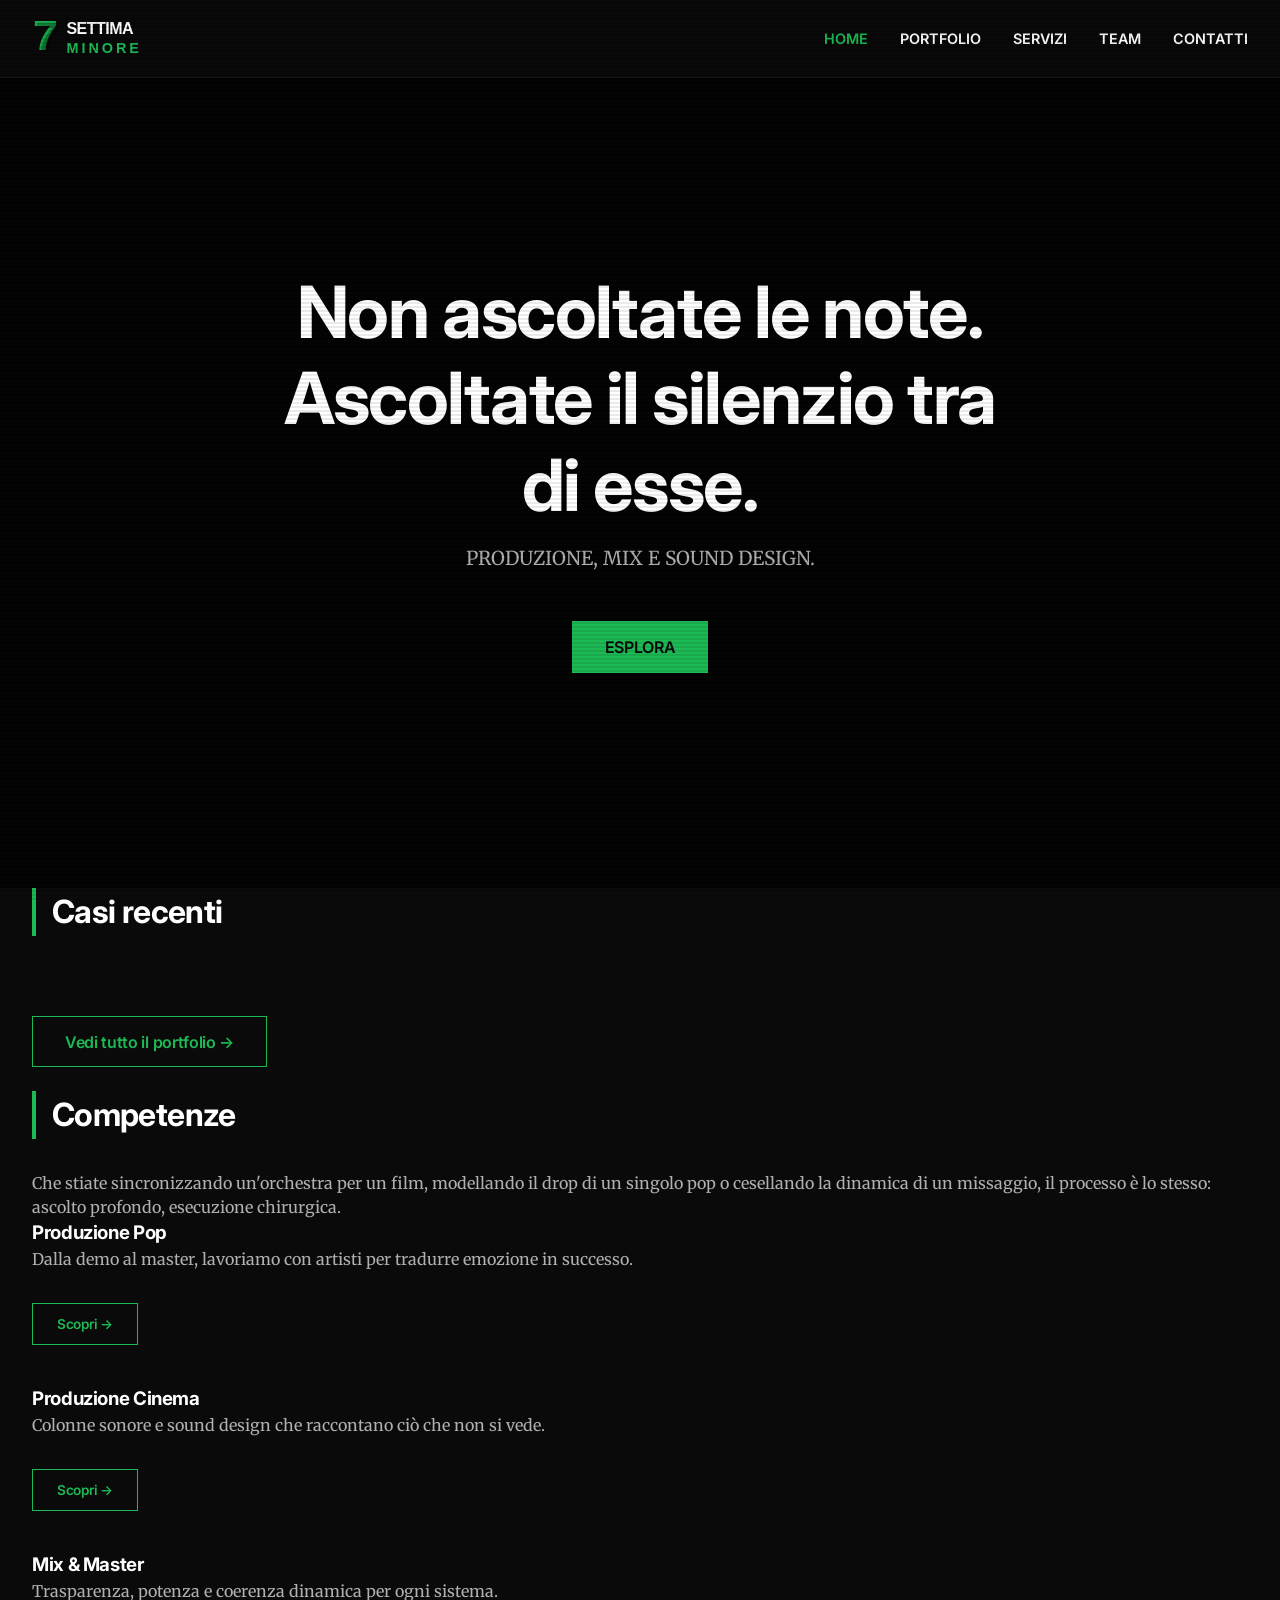
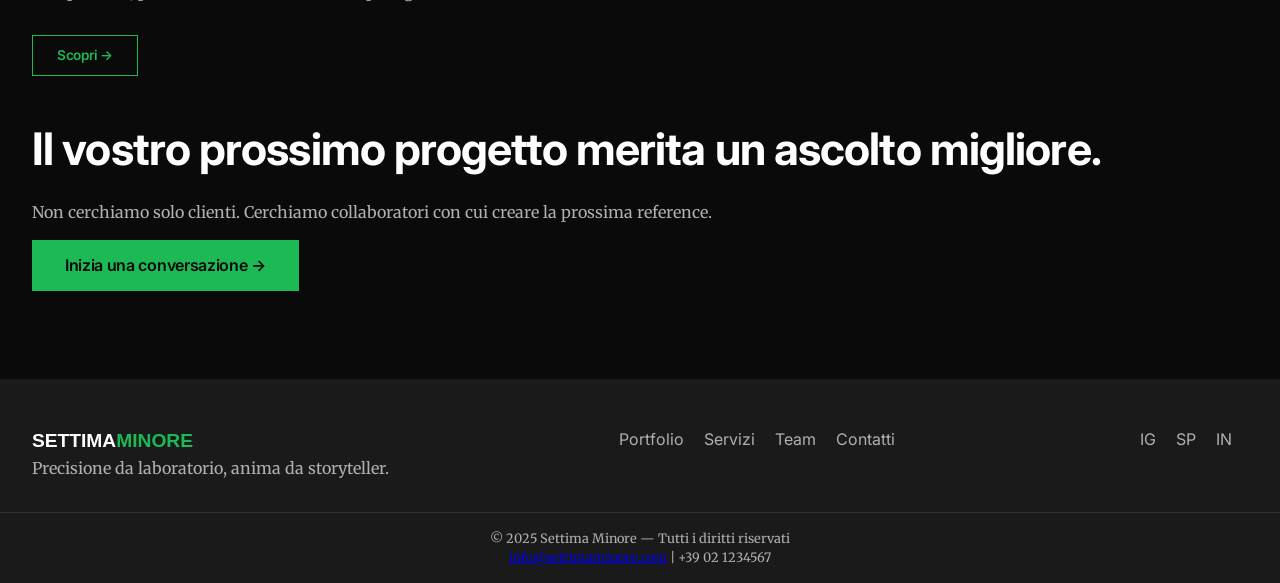
==== commit d4a6fc4f: "Update index.html" ====
--- a/index.html
+++ b/index.html
@@ -4,7 +4,7 @@
     <meta charset="UTF-8">
     <meta name="viewport" content="width=device-width, initial-scale=1.0, viewport-fit=cover">
     <title>Settima Minore · Produzione e Sound Design</title>
-    <meta name="description" content="Produzione Pop, Cinema, Mix&Master e Sample Packages.">
+    <meta name="description" content="Produzione Pop, Cinema, Mix&Master e Sample Packages. Uno studio audio che unisce precisione tecnica e anima narrativa.">
     <link rel="stylesheet" href="css/style.css">
     <link href="https://fonts.googleapis.com/css2?family=Inter:opsz,wght@300;400;600;700;800&family=Merriweather:ital@0;1&display=swap" rel="stylesheet">
     <link rel="icon" type="image/svg+xml" href="data:image/svg+xml,%3Csvg xmlns='http://www.w3.org/2000/svg' viewBox='0 0 100 100'%3E%3Ctext x='20' y='75' font-size='70' fill='%231DB954' font-family='monospace'%3E7%3C/text%3E%3C/svg%3E">
@@ -45,8 +45,8 @@
             </div>
             <div class="hero-content container">
                 <h1 class="hero-title">Non ascoltate le note. Ascoltate il silenzio tra di esse.</h1>
-                <p class="hero-subtitle">Produzione, Mix e Sound Design. Dalla celluloide al beat, con la cura del dettaglio che (ri)definisce lo standard.</p>
-                <a href="portfolio.html" class="btn-primary">Esplora il Lavoro →</a>
+                <p class="hero-subtitle">PRODUZIONE, MIX E SOUND DESIGN.</p>
+                <a href="portfolio.html" class="btn-primary">ESPLORA</a>
             </div>
         </section>
 
@@ -106,7 +106,9 @@
                 <a href="contatti.html">Contatti</a>
             </div>
             <div class="footer-social">
-                <a href="#">IG</a> <a href="#">SP</a> <a href="#">IN</a>
+                <a href="#" aria-label="Instagram">IG</a>
+                <a href="#" aria-label="Spotify">SP</a>
+                <a href="#" aria-label="LinkedIn">IN</a>
             </div>
         </div>
         <div class="footer-bottom container">
--- a/css/style.css
+++ b/css/style.css
@@ -89,7 +89,7 @@
     align-items: center;
 }
 
-/* LOGO ANNI '90 - versione verde */
+/* LOGO ANNI '90 */
 .logo {
     display: flex;
     align-items: center;
@@ -205,7 +205,7 @@
     margin-bottom: 2rem;
 }
 
-/* BOTTONI - versione verde con spaziatura aumentata */
+/* BOTTONI - spaziatura sopra e sotto aumentata */
 .btn-primary, .btn-outline, .btn-small {
     display: inline-block;
     padding: 0.8rem 2rem;
@@ -218,6 +218,8 @@
 .btn-primary {
     background-color: #1DB954;
     color: #0A0A0A;
+    margin-top: 1rem;
+    margin-bottom: 1.5rem;
 }
 .btn-primary:hover {
     background-color: #0e8e3e;
@@ -227,22 +229,30 @@
     border-color: #1DB954;
     color: #1DB954;
     background: transparent;
+    margin-top: 1rem;
+    margin-bottom: 1.5rem;
 }
 .btn-outline:hover {
     background: #1DB954;
     color: #0A0A0A;
 }
 .btn-small {
-    padding: 0.5rem 1.3rem;
+    padding: 0.6rem 1.5rem;
     font-size: 0.85rem;
     border-color: #1DB954;
     color: #1DB954;
     background: transparent;
-    margin-top: 1.5rem;   /* DISTANZA AUMENTATA dal testo */
+    margin-top: 2rem;       /* spazio sopra dal testo */
+    margin-bottom: 1.5rem;  /* spazio sotto */
 }
 .btn-small:hover {
     background: #1DB954;
     color: #0A0A0A;
+}
+
+/* Card e sezioni - più respiro */
+.snapshot-card, .service-block, .team-card {
+    padding-bottom: 1rem;
 }
 
 /* PORTFOLIO GRID */
@@ -380,7 +390,6 @@
 }
 .contact-form button {
     width: 100%;
-    margin-top: 0.5rem;
 }
 .contact-info a {
     color: #1DB954;
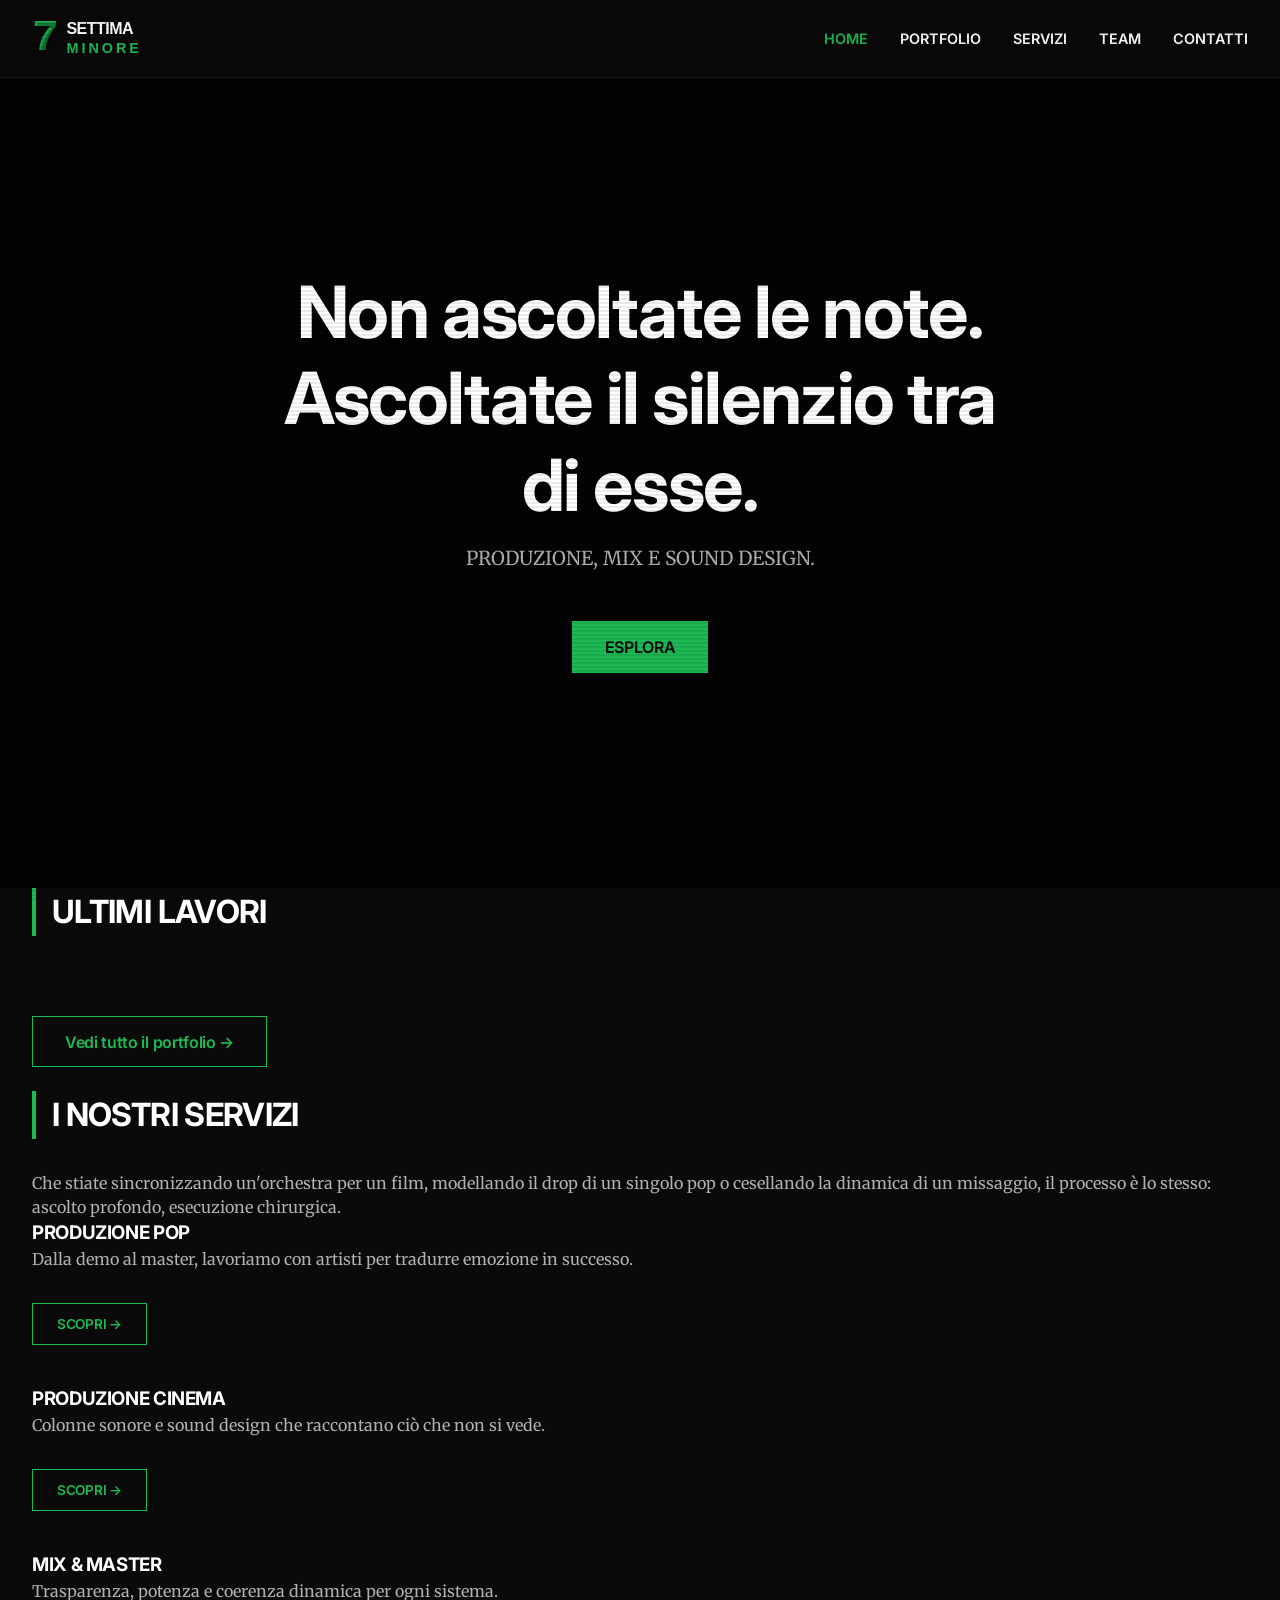
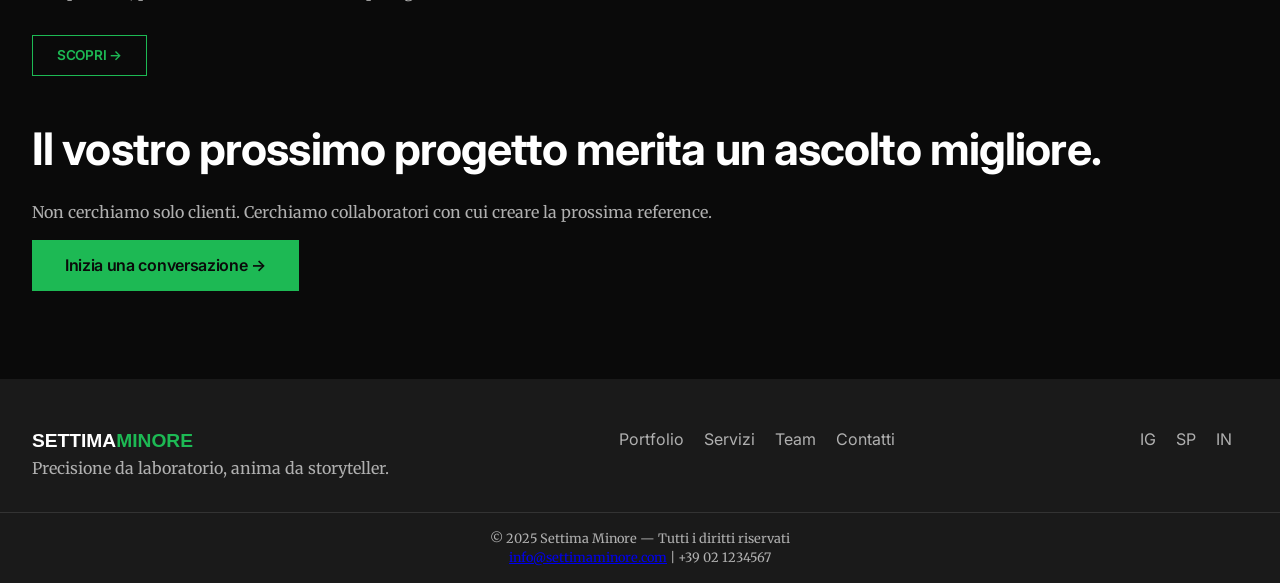
==== commit bc592106: "Update index.html" ====
--- a/index.html
+++ b/index.html
@@ -52,7 +52,7 @@
 
         <section class="highlights">
             <div class="container">
-                <h2 class="section-title">Casi recenti</h2>
+                <h2 class="section-title">ULTIMI LAVORI</h2>
                 <div class="highlights-grid" id="highlights-grid"></div>
                 <div class="highlights-cta">
                     <a href="portfolio.html" class="btn-outline">Vedi tutto il portfolio →</a>
@@ -62,23 +62,23 @@
 
         <section class="services-snapshot">
             <div class="container">
-                <h2 class="section-title">Competenze</h2>
+                <h2 class="section-title">I NOSTRI SERVIZI</h2>
                 <p class="section-subtitle">Che stiate sincronizzando un'orchestra per un film, modellando il drop di un singolo pop o cesellando la dinamica di un missaggio, il processo è lo stesso: ascolto profondo, esecuzione chirurgica.</p>
                 <div class="snapshot-grid">
                     <div class="snapshot-card">
-                        <h3>Produzione Pop</h3>
+                        <h3>PRODUZIONE POP</h3>
                         <p>Dalla demo al master, lavoriamo con artisti per tradurre emozione in successo.</p>
-                        <a href="servizi.html#pop" class="btn-small">Scopri →</a>
+                        <a href="servizi.html#pop" class="btn-small">SCOPRI →</a>
                     </div>
                     <div class="snapshot-card">
-                        <h3>Produzione Cinema</h3>
+                        <h3>PRODUZIONE CINEMA</h3>
                         <p>Colonne sonore e sound design che raccontano ciò che non si vede.</p>
-                        <a href="servizi.html#cinema" class="btn-small">Scopri →</a>
+                        <a href="servizi.html#cinema" class="btn-small">SCOPRI →</a>
                     </div>
                     <div class="snapshot-card">
-                        <h3>Mix & Master</h3>
+                        <h3>MIX & MASTER</h3>
                         <p>Trasparenza, potenza e coerenza dinamica per ogni sistema.</p>
-                        <a href="servizi.html#mixmaster" class="btn-small">Scopri →</a>
+                        <a href="servizi.html#mixmaster" class="btn-small">SCOPRI →</a>
                     </div>
                 </div>
             </div>
